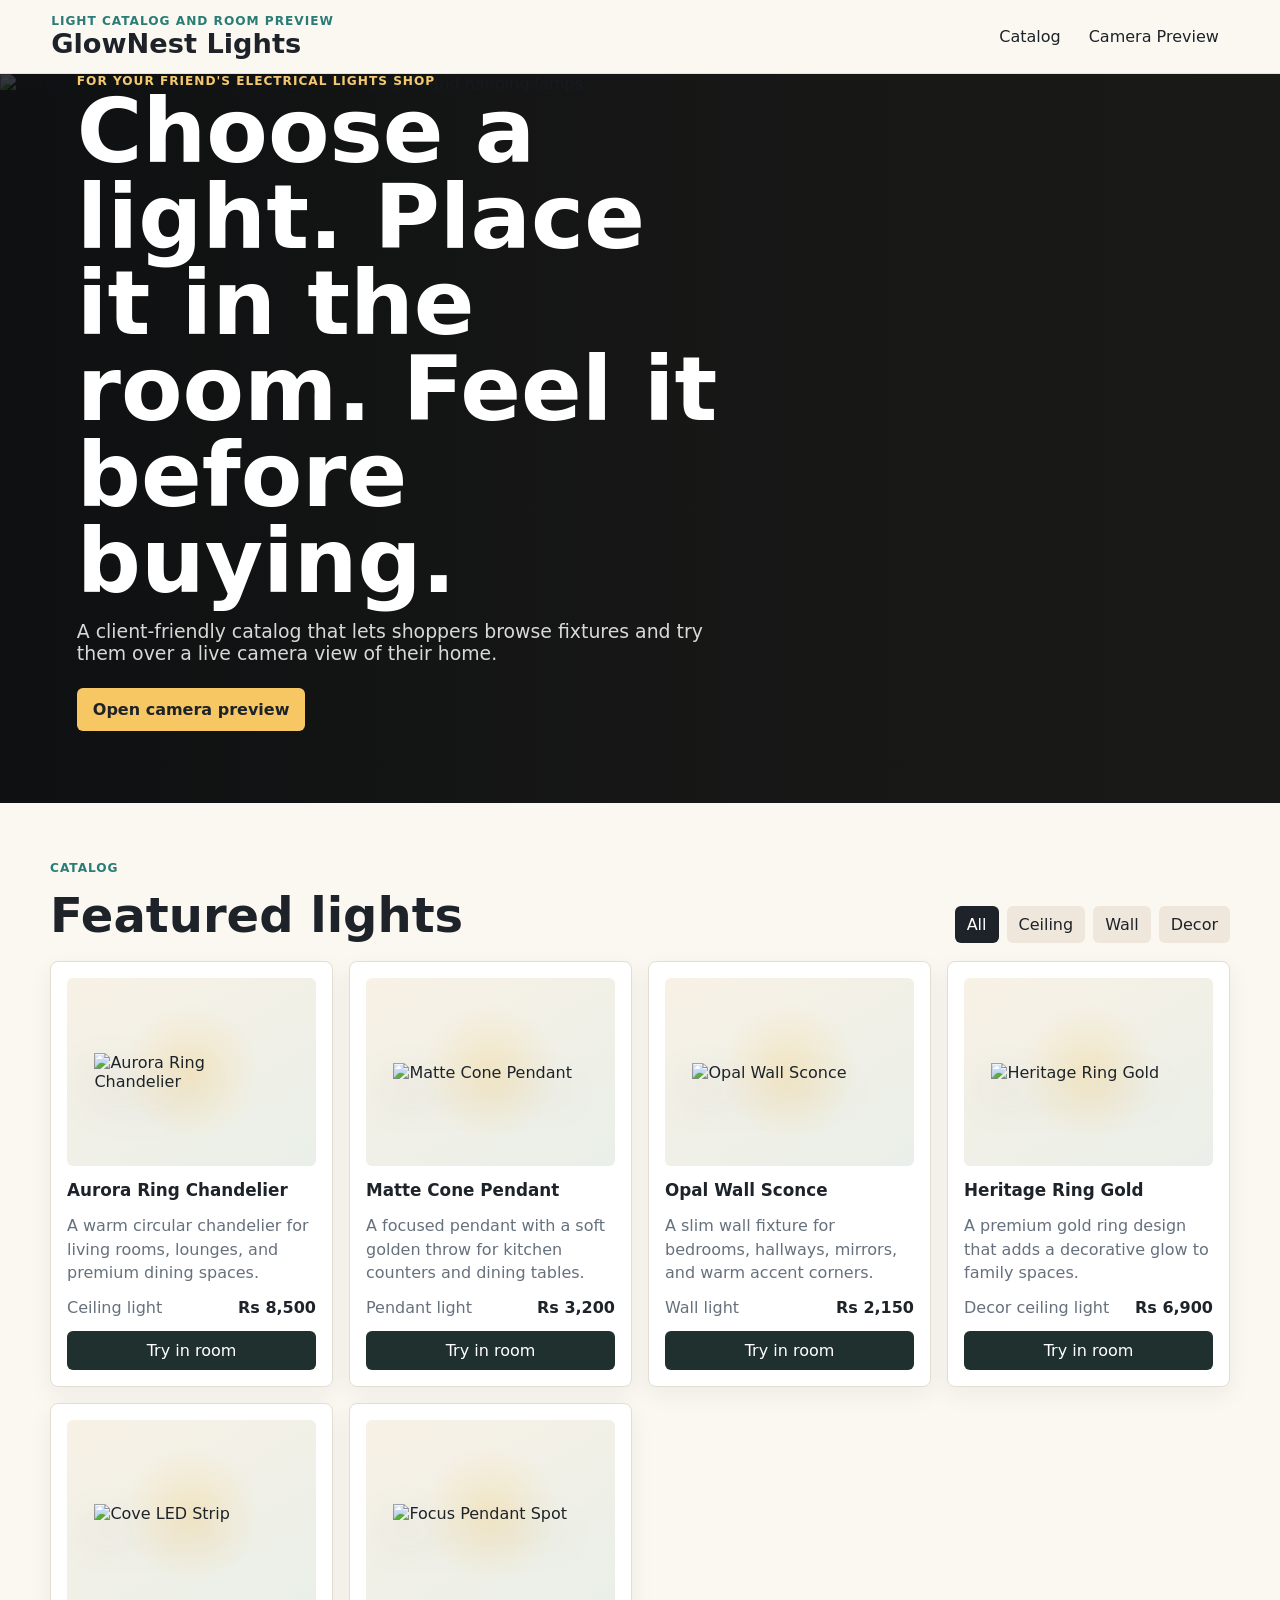
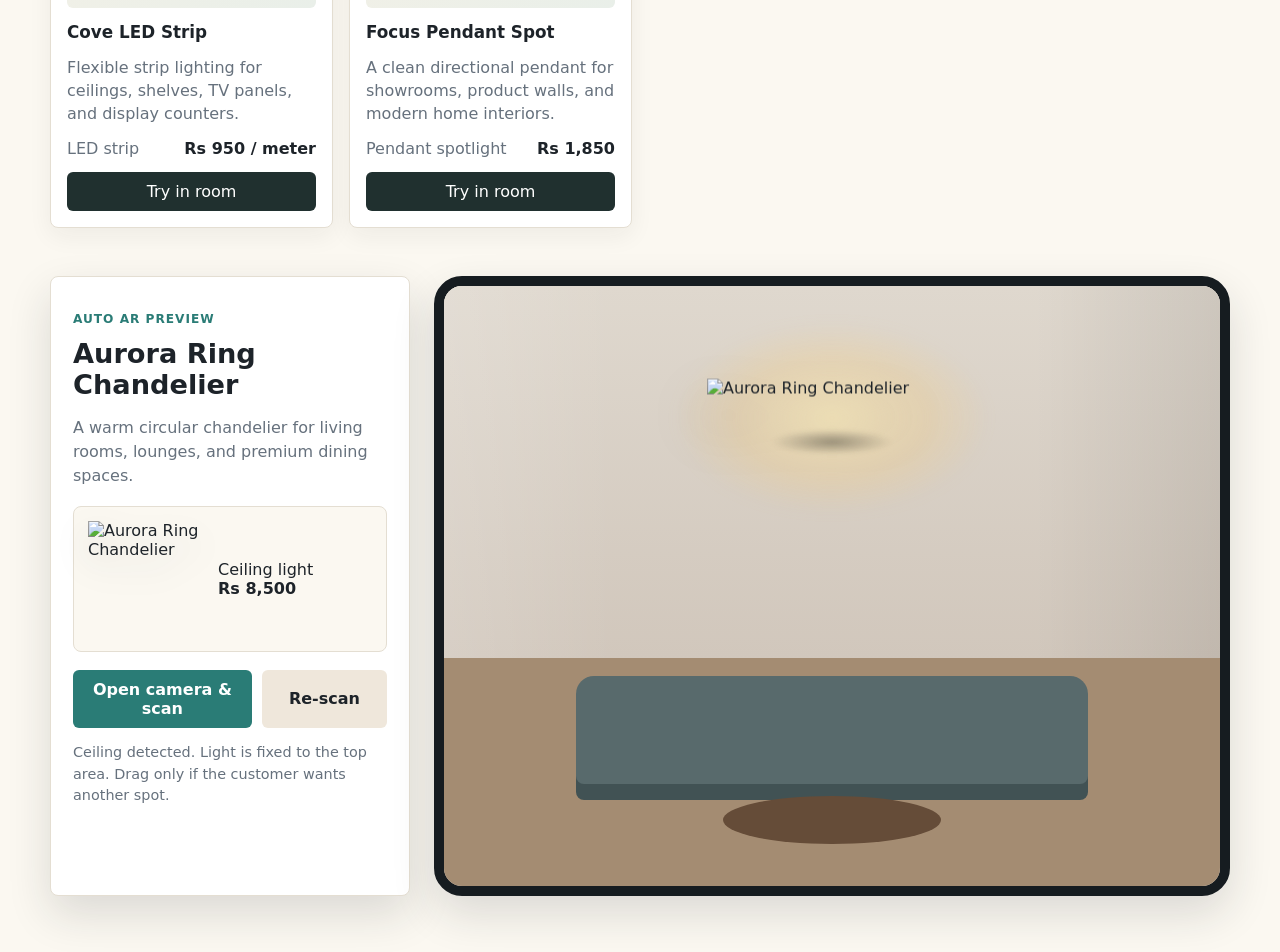
==== index.html @ 327f850a "Add files via upload" ====
<!doctype html>
<html lang="en">
  <head>
    <meta charset="UTF-8" />
    <meta name="viewport" content="width=device-width, initial-scale=1.0" />
    <title>GlowNest Lights</title>
    <link rel="stylesheet" href="styles.css?v=4" />
  </head>
  <body>
    <header class="topbar">
      <div>
        <p class="eyebrow">Light catalog and room preview</p>
        <h1>GlowNest Lights</h1>
      </div>
      <nav aria-label="Main navigation">
        <a href="#catalog">Catalog</a>
        <a href="#preview">Camera Preview</a>
      </nav>
    </header>

    <main>
      <section class="hero" aria-label="Lighting showroom">
        <img src="assets/showroom.png" alt="Modern lighting showroom with warm ceiling lights and hanging lamps" />
        <div class="hero-copy">
          <p class="eyebrow">For your friend's electrical lights shop</p>
          <h2>Choose a light. Place it in the room. Feel it before buying.</h2>
          <p>
            A client-friendly catalog that lets shoppers browse fixtures and try them over a live camera view of their home.
          </p>
          <a class="primary-action" href="#preview">Open camera preview</a>
        </div>
      </section>

      <section class="section-head" id="catalog">
        <div>
          <p class="eyebrow">Catalog</p>
          <h2>Featured lights</h2>
        </div>
        <div class="filter-group" aria-label="Filter catalog">
          <button class="filter active" data-filter="all">All</button>
          <button class="filter" data-filter="ceiling">Ceiling</button>
          <button class="filter" data-filter="wall">Wall</button>
          <button class="filter" data-filter="decor">Decor</button>
        </div>
      </section>

      <section class="catalog-grid" aria-label="Light catalog" id="catalogGrid"></section>

      <section class="preview-shell" id="preview">
        <aside class="preview-panel" aria-label="Selected light details">
          <p class="eyebrow">Auto AR Preview</p>
          <h2 id="selectedName">Aurora Ring Chandelier</h2>
          <p id="selectedDescription">
            A warm circular chandelier for living rooms, lounges, and premium dining spaces.
          </p>

          <div class="selected-mini">
            <img class="selected-photo" id="selectedIcon" alt="" />
            <div>
              <span id="selectedType">Ceiling light</span>
              <strong id="selectedPrice">Rs 8,500</strong>
            </div>
          </div>

          <div class="button-row">
            <button id="cameraButton" class="primary-button" type="button">Open camera & scan</button>
            <button id="resetButton" class="ghost-button" type="button">Re-scan</button>
          </div>
          <p class="hint" id="cameraStatus">Choose a light, open the camera, and the app will lock it to the right wall or ceiling area.</p>
        </aside>

        <div class="phone-frame" aria-label="Camera preview area">
          <canvas id="arCanvas"></canvas>
          <video id="camera" autoplay playsinline muted></video>
          <div class="room-fallback" id="fallbackRoom">
            <div class="fallback-wall"></div>
            <div class="fallback-sofa"></div>
            <div class="fallback-table"></div>
          </div>
          <div class="placement-area" id="placementArea">
            <div class="mount-line" id="mountLine"></div>
            <div class="light-glow" id="lightGlow"></div>
            <div class="contact-shadow" id="contactShadow"></div>
            <div class="placed-light" id="placedLight" role="img" aria-label="Selected light placement preview"></div>
          </div>
        </div>
      </section>
    </main>

    <script src="app.js?v=4"></script>
  </body>
</html>
---- styles.css ----
:root {
  color-scheme: light;
  --ink: #1d2329;
  --muted: #66717d;
  --paper: #fbf8f1;
  --panel: #ffffff;
  --line: #e4ded2;
  --gold: #c89435;
  --ember: #e06636;
  --teal: #2a7c76;
  --plum: #6c4a7b;
  --shadow: 0 18px 44px rgba(31, 35, 39, 0.14);
}

* {
  box-sizing: border-box;
}

html {
  scroll-behavior: smooth;
}

body {
  margin: 0;
  font-family: Inter, ui-sans-serif, system-ui, -apple-system, BlinkMacSystemFont, "Segoe UI", sans-serif;
  background: var(--paper);
  color: var(--ink);
}

button,
input,
a {
  font: inherit;
}

.topbar {
  position: sticky;
  top: 0;
  z-index: 20;
  display: flex;
  align-items: center;
  justify-content: space-between;
  gap: 20px;
  padding: 14px clamp(18px, 4vw, 52px);
  background: rgba(251, 248, 241, 0.9);
  border-bottom: 1px solid rgba(228, 222, 210, 0.85);
  backdrop-filter: blur(16px);
}

.topbar h1,
.topbar p,
.hero h2,
.hero p,
.section-head h2,
.preview-panel h2 {
  margin: 0;
}

.topbar h1 {
  font-size: clamp(1.2rem, 2.4vw, 1.7rem);
}

.topbar nav {
  display: flex;
  gap: 8px;
}

.topbar a,
.primary-action {
  color: var(--ink);
  text-decoration: none;
}

.topbar nav a {
  padding: 8px 10px;
  border-radius: 6px;
}

.topbar nav a:hover {
  background: #f0eadf;
}

main {
  padding-bottom: 56px;
}

.eyebrow {
  color: var(--teal);
  font-size: 0.76rem;
  font-weight: 800;
  letter-spacing: 0.08em;
  text-transform: uppercase;
}

.hero {
  position: relative;
  min-height: min(78vh, 760px);
  display: grid;
  align-items: end;
  overflow: hidden;
  background: #1a1a18;
}

.hero img {
  position: absolute;
  inset: 0;
  width: 100%;
  height: 100%;
  object-fit: cover;
}

.hero::after {
  content: "";
  position: absolute;
  inset: 0;
  background: linear-gradient(90deg, rgba(12, 14, 16, 0.82), rgba(12, 14, 16, 0.24) 58%, rgba(12, 14, 16, 0.08));
}

.hero-copy {
  position: relative;
  z-index: 1;
  width: min(660px, calc(100% - 36px));
  margin: 0 clamp(18px, 6vw, 78px) clamp(28px, 8vh, 88px);
  color: white;
}

.hero-copy .eyebrow {
  color: #f5c96f;
}

.hero h2 {
  max-width: 11ch;
  font-size: clamp(2.3rem, 8vw, 5.6rem);
  line-height: 0.96;
}

.hero p:not(.eyebrow) {
  max-width: 56ch;
  margin-top: 16px;
  color: rgba(255, 255, 255, 0.84);
  font-size: clamp(1rem, 2vw, 1.18rem);
}

.primary-action,
.primary-button,
.ghost-button,
.filter {
  border: 0;
  border-radius: 6px;
  cursor: pointer;
}

.primary-action {
  display: inline-flex;
  margin-top: 24px;
  padding: 12px 16px;
  background: #f6c762;
  font-weight: 800;
}

.section-head,
.catalog-grid,
.preview-shell {
  width: min(1180px, calc(100% - 32px));
  margin-inline: auto;
}

.section-head {
  display: flex;
  align-items: end;
  justify-content: space-between;
  gap: 18px;
  padding: 46px 0 18px;
}

.section-head h2 {
  font-size: clamp(1.8rem, 4vw, 3rem);
}

.filter-group {
  display: flex;
  gap: 8px;
  overflow-x: auto;
}

.filter {
  min-width: max-content;
  padding: 9px 12px;
  background: #efe7db;
  color: var(--ink);
}

.filter.active {
  background: var(--ink);
  color: white;
}

.catalog-grid {
  display: grid;
  grid-template-columns: repeat(4, minmax(0, 1fr));
  gap: 16px;
}

.product-card {
  display: grid;
  gap: 14px;
  padding: 16px;
  background: var(--panel);
  border: 1px solid var(--line);
  border-radius: 8px;
  box-shadow: 0 8px 24px rgba(31, 35, 39, 0.06);
}

.product-art {
  min-height: 188px;
  display: grid;
  place-items: center;
  border-radius: 6px;
  background:
    radial-gradient(circle at center, rgba(246, 199, 98, 0.26), transparent 44%),
    linear-gradient(150deg, #f8f1e5, #e9efe9);
  overflow: hidden;
}

.product-photo {
  width: min(78%, 210px);
  max-height: 176px;
  object-fit: contain;
  filter: drop-shadow(0 18px 20px rgba(31, 35, 39, 0.18));
}

.product-card h3 {
  margin: 0;
  font-size: 1.05rem;
}

.product-card p {
  min-height: 44px;
  margin: 0;
  color: var(--muted);
  line-height: 1.45;
}

.meta-row {
  display: flex;
  justify-content: space-between;
  gap: 10px;
  color: var(--muted);
}

.meta-row strong {
  color: var(--ink);
}

.select-button {
  width: 100%;
  padding: 10px 12px;
  border: 0;
  border-radius: 6px;
  background: #20302f;
  color: white;
  cursor: pointer;
}

.preview-shell {
  display: grid;
  grid-template-columns: 360px minmax(0, 1fr);
  gap: 24px;
  align-items: stretch;
  padding-top: 48px;
}

.preview-panel {
  padding: 22px;
  background: var(--panel);
  border: 1px solid var(--line);
  border-radius: 8px;
  box-shadow: var(--shadow);
}

.preview-panel h2 {
  margin-top: 4px;
  font-size: 1.7rem;
}

.preview-panel p:not(.eyebrow) {
  color: var(--muted);
  line-height: 1.5;
}

.selected-mini {
  display: flex;
  align-items: center;
  gap: 14px;
  padding: 14px;
  margin: 18px 0;
  border: 1px solid var(--line);
  border-radius: 8px;
  background: #fbf8f1;
}

.selected-photo {
  width: 116px;
  height: 116px;
  object-fit: contain;
  filter: drop-shadow(0 14px 16px rgba(31, 35, 39, 0.14));
}

.selected-mini strong,
.selected-mini span {
  display: block;
}

.controls {
  display: grid;
  gap: 14px;
}

.controls label {
  display: grid;
  gap: 8px;
  color: var(--muted);
  font-weight: 700;
}

input[type="range"] {
  width: 100%;
  accent-color: var(--teal);
}

.button-row {
  display: grid;
  grid-template-columns: 1fr 0.7fr;
  gap: 10px;
  margin-top: 18px;
}

.primary-button,
.ghost-button {
  min-height: 44px;
  padding: 10px 12px;
  font-weight: 800;
}

.primary-button {
  background: var(--teal);
  color: white;
}

.ghost-button {
  background: #efe7db;
  color: var(--ink);
}

.hint {
  min-height: 48px;
  margin-bottom: 0;
  font-size: 0.9rem;
}

.phone-frame {
  position: relative;
  min-height: 620px;
  overflow: hidden;
  background: #d8d1c8;
  border: 10px solid #161c20;
  border-radius: 28px;
  box-shadow: var(--shadow);
}

#camera,
#arCanvas,
.room-fallback,
.placement-area {
  position: absolute;
  inset: 0;
  width: 100%;
  height: 100%;
}

#camera {
  object-fit: cover;
  display: none;
  background: #111;
}

#arCanvas {
  display: none;
  z-index: 10;
  background: transparent;
}

body.xr-live #arCanvas {
  display: block;
}

body.xr-live #camera,
body.xr-live .room-fallback,
body.xr-live .placement-area {
  display: none;
}

.room-fallback {
  background: linear-gradient(#dcd6cc 0 62%, #a48c72 62%);
}

.fallback-wall {
  position: absolute;
  inset: 0 0 38%;
  background:
    linear-gradient(90deg, rgba(255,255,255,0.14), transparent 22% 76%, rgba(0,0,0,0.08)),
    linear-gradient(#dfd8ce, #d1c7bc);
}

.fallback-sofa {
  position: absolute;
  left: 17%;
  right: 17%;
  bottom: 17%;
  height: 18%;
  border-radius: 18px 18px 8px 8px;
  background: #586a6c;
  box-shadow: 0 16px 0 #415254;
}

.fallback-table {
  position: absolute;
  left: 36%;
  right: 36%;
  bottom: 7%;
  height: 8%;
  border-radius: 50%;
  background: #654c38;
}

.placement-area {
  touch-action: none;
  perspective: 900px;
}

.placed-light {
  position: absolute;
  left: 50%;
  top: 18%;
  width: 180px;
  height: auto;
  transform: translate(-50%, -50%) rotate(0deg);
  cursor: grab;
  filter: drop-shadow(0 28px 28px rgba(23, 22, 19, 0.28));
  z-index: 6;
  transition: filter 160ms ease, opacity 160ms ease;
  will-change: left, top, transform;
}

.placed-light:active {
  cursor: grabbing;
}

.placed-photo {
  display: block;
  width: 100%;
  height: auto;
  object-fit: contain;
}

.mount-line,
.light-glow,
.contact-shadow {
  pointer-events: none;
  position: absolute;
}

.mount-line {
  z-index: 4;
  width: 2px;
  background: linear-gradient(rgba(45, 48, 49, 0.72), rgba(45, 48, 49, 0.08));
  transform: translateX(-50%);
  opacity: 0 !important;
}

.light-glow {
  z-index: 3;
  border-radius: 50%;
  background: radial-gradient(ellipse at center, rgba(255, 235, 172, 0.88), rgba(255, 205, 104, 0.34) 44%, transparent 74%);
  mix-blend-mode: screen;
  transform: translate(-50%, -50%);
  filter: blur(7px);
}

.contact-shadow {
  z-index: 5;
  border-radius: 50%;
  background: radial-gradient(ellipse at center, rgba(17, 18, 19, 0.36), transparent 72%);
  transform: translate(-50%, -50%);
  filter: blur(2px);
}

@media (max-width: 980px) {
  .catalog-grid {
    grid-template-columns: repeat(2, minmax(0, 1fr));
  }

  .preview-shell {
    grid-template-columns: 1fr;
    gap: 14px;
  }

  .phone-frame {
    min-height: 560px;
  }
}

@media (max-width: 620px) {
  .topbar {
    align-items: start;
    flex-direction: column;
  }

  .section-head {
    align-items: start;
    flex-direction: column;
  }

  .catalog-grid {
    grid-template-columns: 1fr;
  }

  .hero {
    min-height: 72vh;
  }

  .hero h2 {
    max-width: 9ch;
  }

  .phone-frame {
    min-height: 520px;
    border-width: 8px;
    border-radius: 22px;
  }

  .preview-shell {
    width: 100%;
    padding-top: 28px;
  }

  .preview-panel {
    position: sticky;
    bottom: 0;
    z-index: 12;
    order: 2;
    margin: -118px 10px 0;
    padding: 14px;
    border-radius: 8px 8px 0 0;
    box-shadow: 0 -16px 34px rgba(31, 35, 39, 0.18);
  }

  .preview-panel h2 {
    font-size: 1.18rem;
  }

  .preview-panel p:not(.eyebrow) {
    margin: 6px 0;
    font-size: 0.88rem;
  }

  .selected-mini {
    display: none;
  }

  .controls {
    grid-template-columns: repeat(3, minmax(0, 1fr));
    gap: 8px;
  }

  .controls label {
    font-size: 0.78rem;
  }

  .button-row {
    grid-template-columns: 1fr 0.6fr;
    margin-top: 12px;
  }

  .primary-button,
  .ghost-button {
    min-height: 42px;
    padding: 9px 10px;
  }

  .hint {
    min-height: auto;
    font-size: 0.78rem;
  }

  .phone-frame {
    order: 1;
    min-height: 78vh;
    margin-inline: 10px;
  }

}
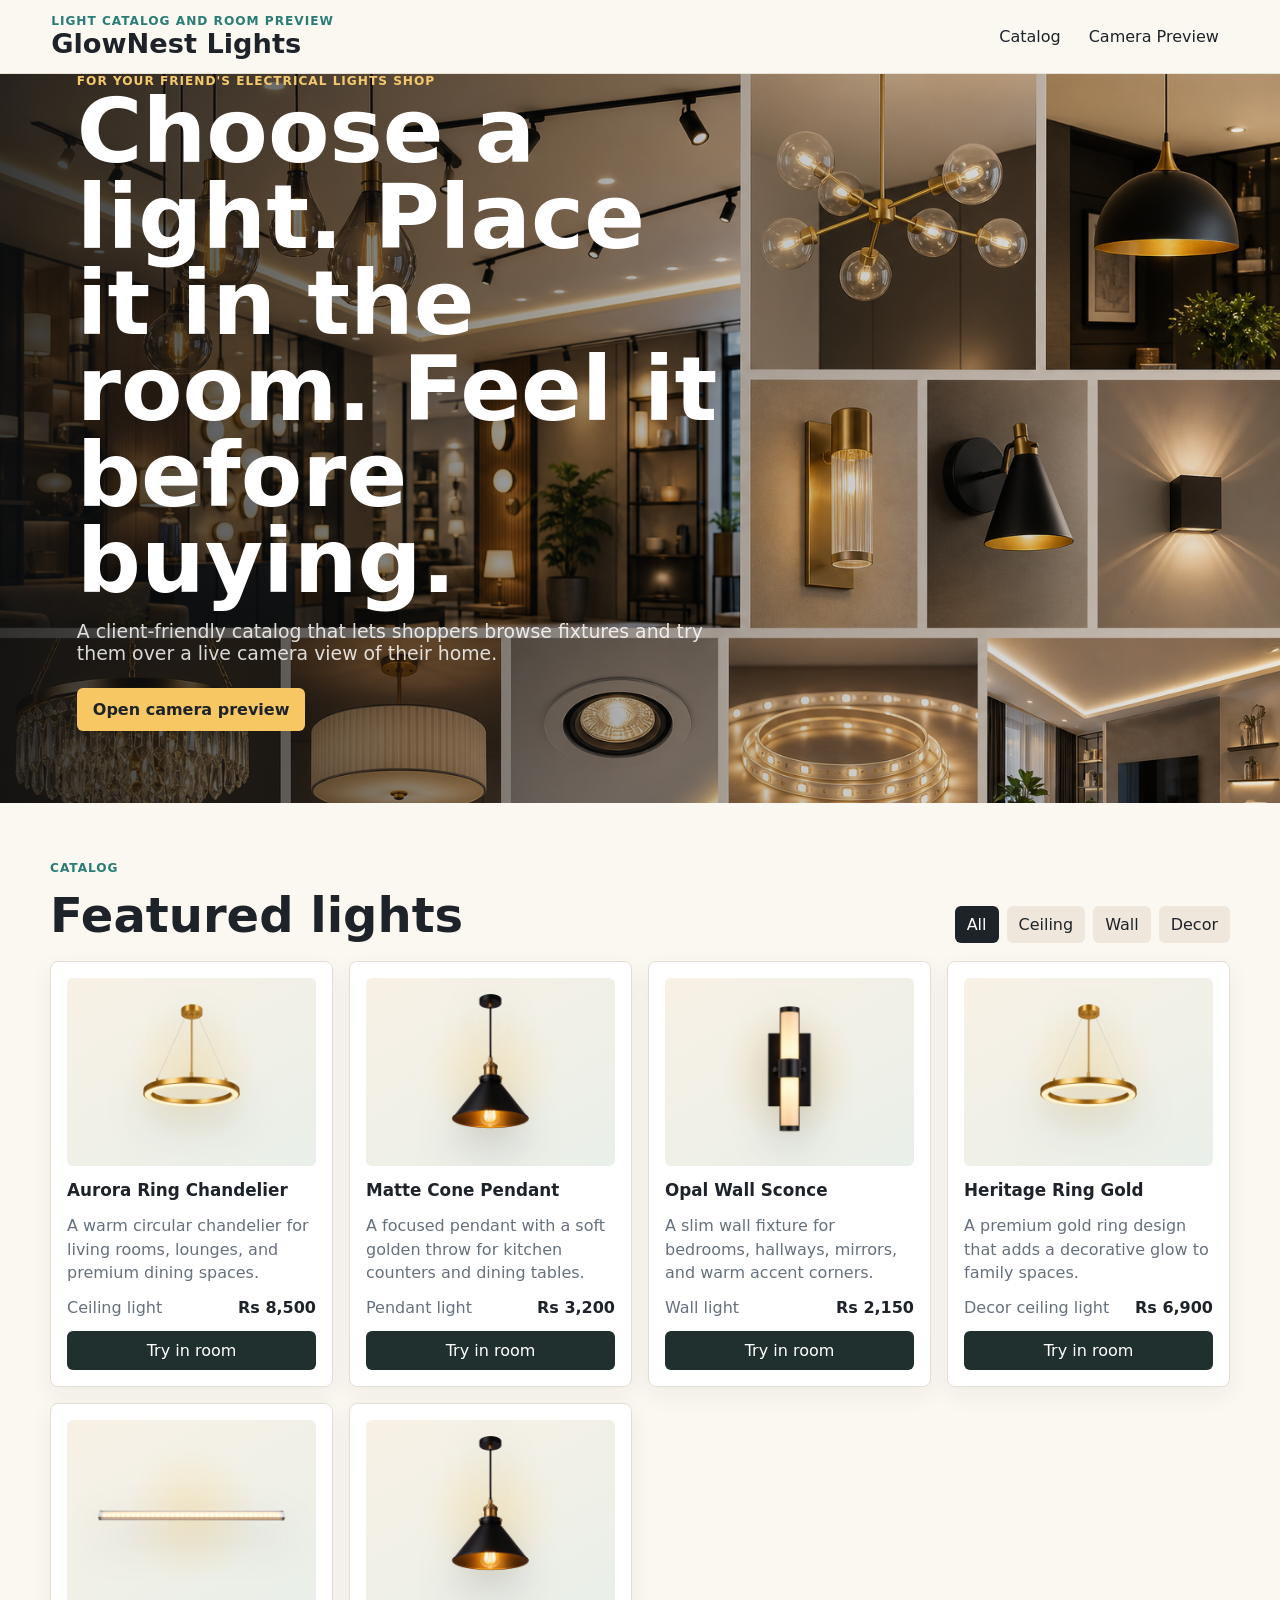
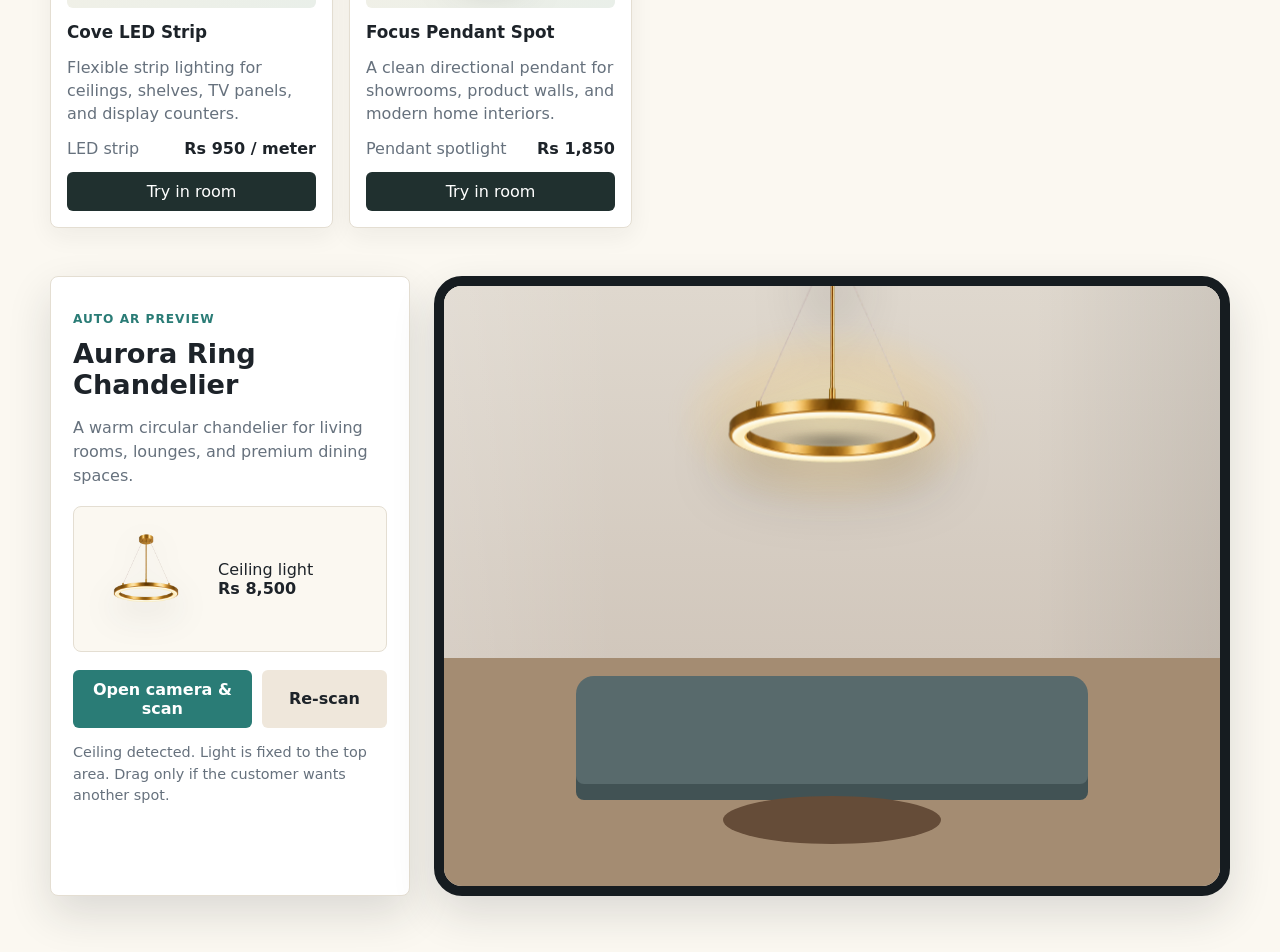
==== commit 10735d6f: "Add files via upload" ====
--- a/index.html
+++ b/index.html
@@ -4,7 +4,7 @@
     <meta charset="UTF-8" />
     <meta name="viewport" content="width=device-width, initial-scale=1.0" />
     <title>GlowNest Lights</title>
-    <link rel="stylesheet" href="styles.css?v=4" />
+    <link rel="stylesheet" href="styles.css?v=5" />
   </head>
   <body>
     <header class="topbar">
@@ -87,6 +87,6 @@
       </section>
     </main>
 
-    <script src="app.js?v=4"></script>
+    <script src="app.js?v=5"></script>
   </body>
 </html>
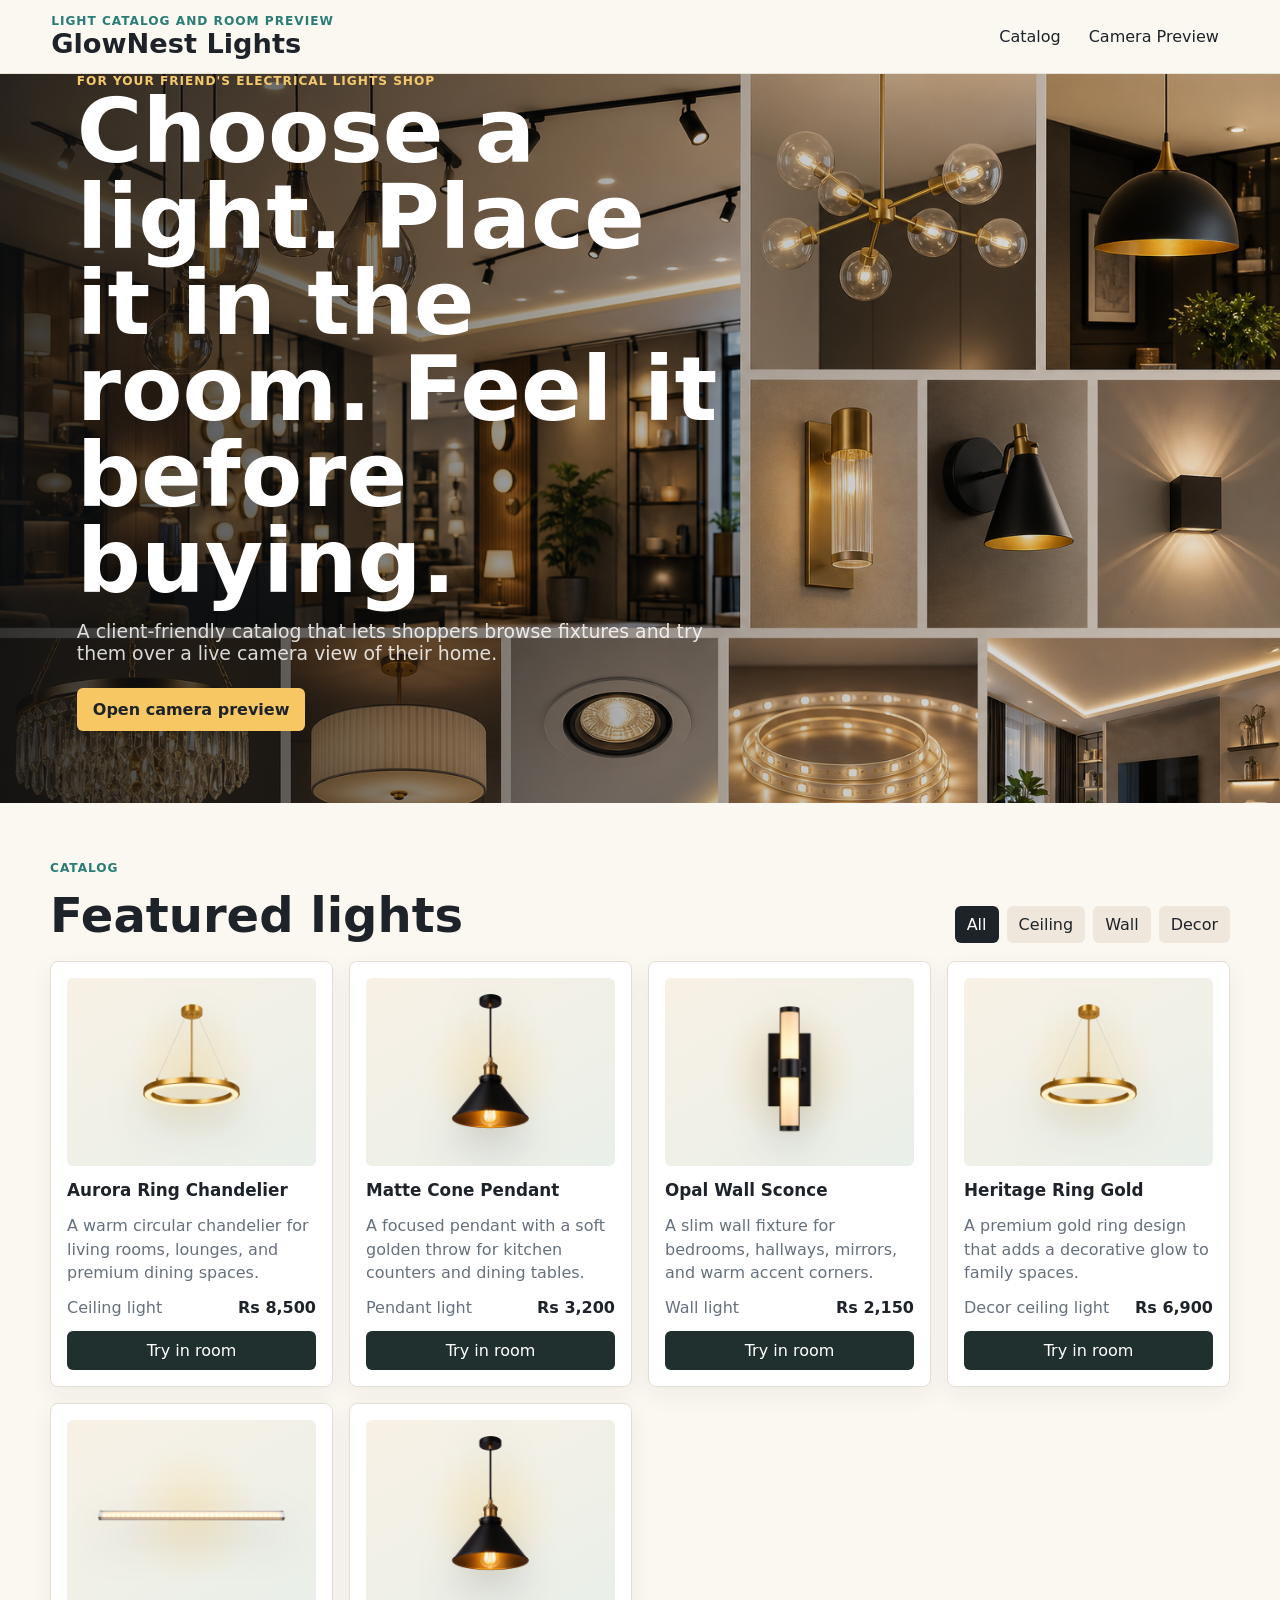
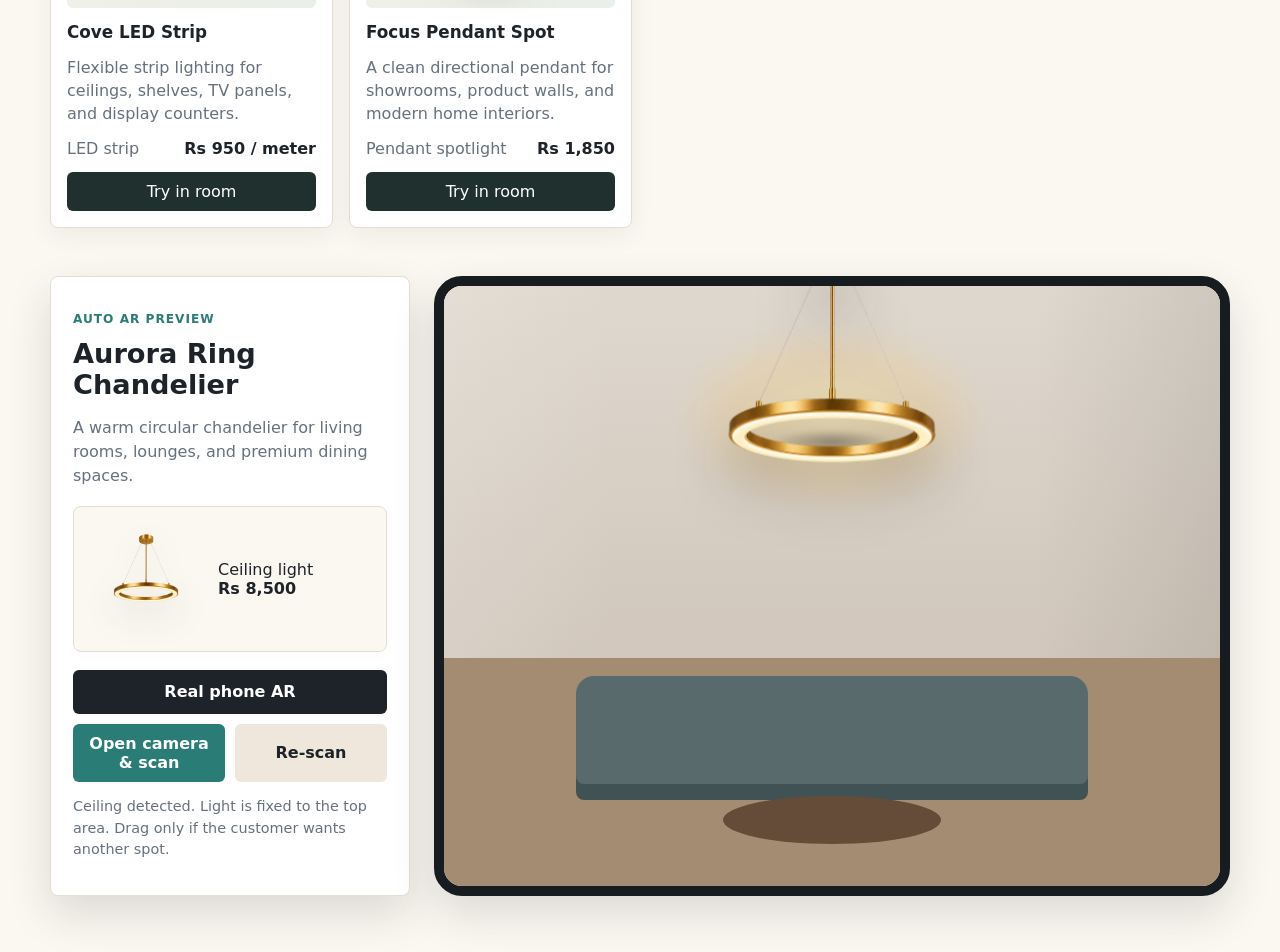
==== commit 4f5b460a: "Add native iPhone and Android AR models" ====
--- a/index.html
+++ b/index.html
@@ -4,7 +4,7 @@
     <meta charset="UTF-8" />
     <meta name="viewport" content="width=device-width, initial-scale=1.0" />
     <title>GlowNest Lights</title>
-    <link rel="stylesheet" href="styles.css?v=5" />
+    <link rel="stylesheet" href="styles.css?v=7" />
   </head>
   <body>
     <header class="topbar">
@@ -63,6 +63,7 @@
           </div>
 
           <div class="button-row">
+            <button id="nativeArButton" class="ar-button" type="button">Real phone AR</button>
             <button id="cameraButton" class="primary-button" type="button">Open camera & scan</button>
             <button id="resetButton" class="ghost-button" type="button">Re-scan</button>
           </div>
@@ -70,6 +71,8 @@
         </aside>
 
         <div class="phone-frame" aria-label="Camera preview area">
+          <button id="closeCameraButton" class="camera-icon camera-close" type="button" aria-label="Close camera">x</button>
+          <button id="rescanCameraButton" class="camera-icon camera-rescan" type="button" aria-label="Re-scan surface">R</button>
           <canvas id="arCanvas"></canvas>
           <video id="camera" autoplay playsinline muted></video>
           <div class="room-fallback" id="fallbackRoom">
@@ -87,6 +90,6 @@
       </section>
     </main>
 
-    <script src="app.js?v=5"></script>
+    <script src="app.js?v=7"></script>
   </body>
 </html>
--- a/styles.css
+++ b/styles.css
@@ -330,16 +330,26 @@
 
 .button-row {
   display: grid;
-  grid-template-columns: 1fr 0.7fr;
+  grid-template-columns: 1fr 1fr;
   gap: 10px;
   margin-top: 18px;
 }
 
 .primary-button,
-.ghost-button {
+.ghost-button,
+.ar-button {
   min-height: 44px;
   padding: 10px 12px;
   font-weight: 800;
+}
+
+.ar-button {
+  grid-column: 1 / -1;
+  border: 0;
+  border-radius: 6px;
+  background: #1d2329;
+  color: white;
+  cursor: pointer;
 }
 
 .primary-button {
@@ -366,6 +376,63 @@
   border: 10px solid #161c20;
   border-radius: 28px;
   box-shadow: var(--shadow);
+}
+
+.camera-icon {
+  position: absolute;
+  z-index: 30;
+  display: none;
+  place-items: center;
+  width: 44px;
+  height: 44px;
+  border: 0;
+  border-radius: 50%;
+  background: rgba(13, 18, 20, 0.72);
+  color: #fff;
+  font-size: 1.2rem;
+  font-weight: 900;
+  line-height: 1;
+  box-shadow: 0 10px 24px rgba(0, 0, 0, 0.22);
+}
+
+.camera-close {
+  top: max(14px, env(safe-area-inset-top));
+  left: max(14px, env(safe-area-inset-left));
+}
+
+.camera-rescan {
+  top: max(14px, env(safe-area-inset-top));
+  right: max(14px, env(safe-area-inset-right));
+  font-size: 1.05rem;
+}
+
+body.ar-mode {
+  overflow: hidden;
+}
+
+body.ar-mode .phone-frame {
+  position: fixed;
+  inset: 0;
+  z-index: 1000;
+  width: 100vw;
+  height: 100dvh;
+  min-height: 100dvh;
+  border: 0;
+  border-radius: 0;
+  background: #050607;
+  box-shadow: none;
+}
+
+body.ar-mode .camera-icon {
+  display: grid;
+}
+
+body.ar-mode .preview-panel,
+body.ar-mode .topbar,
+body.ar-mode .hero,
+body.ar-mode .section-head,
+body.ar-mode .catalog-grid {
+  visibility: hidden;
 }
 
 #camera,
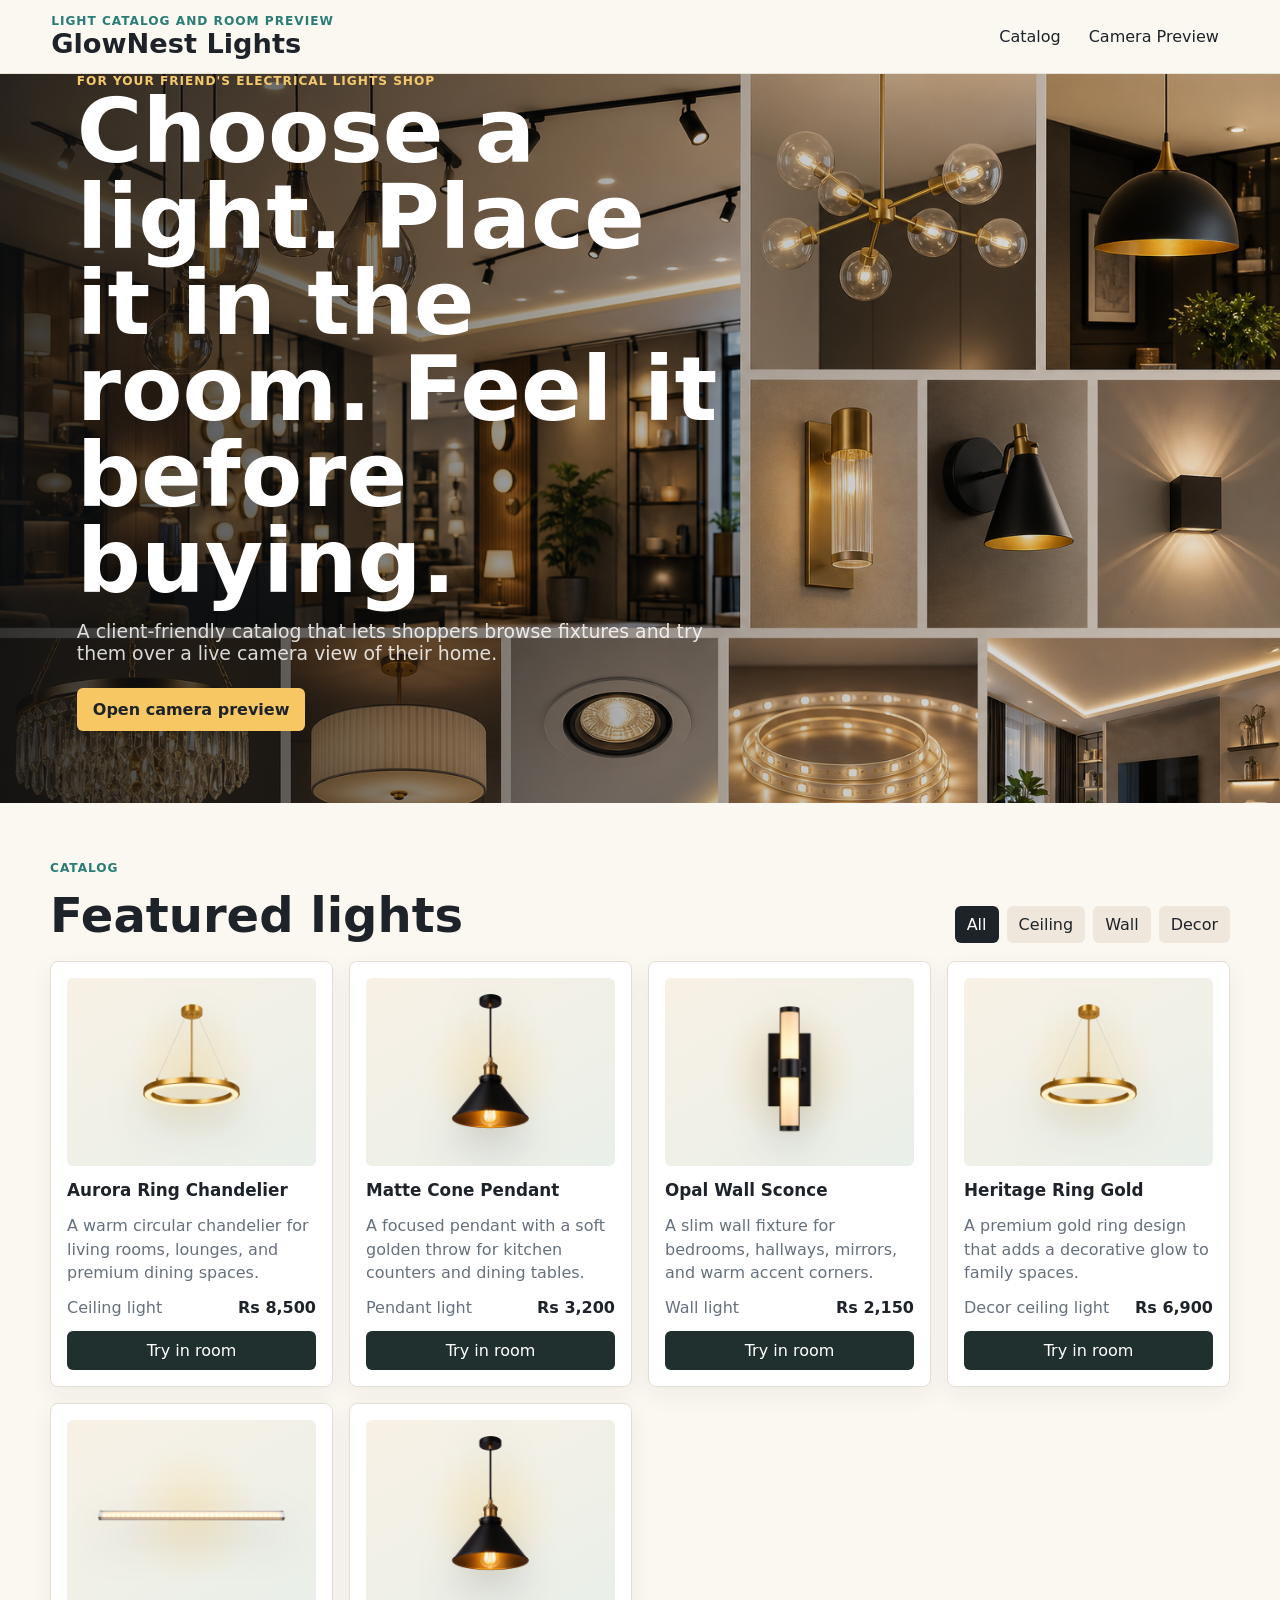
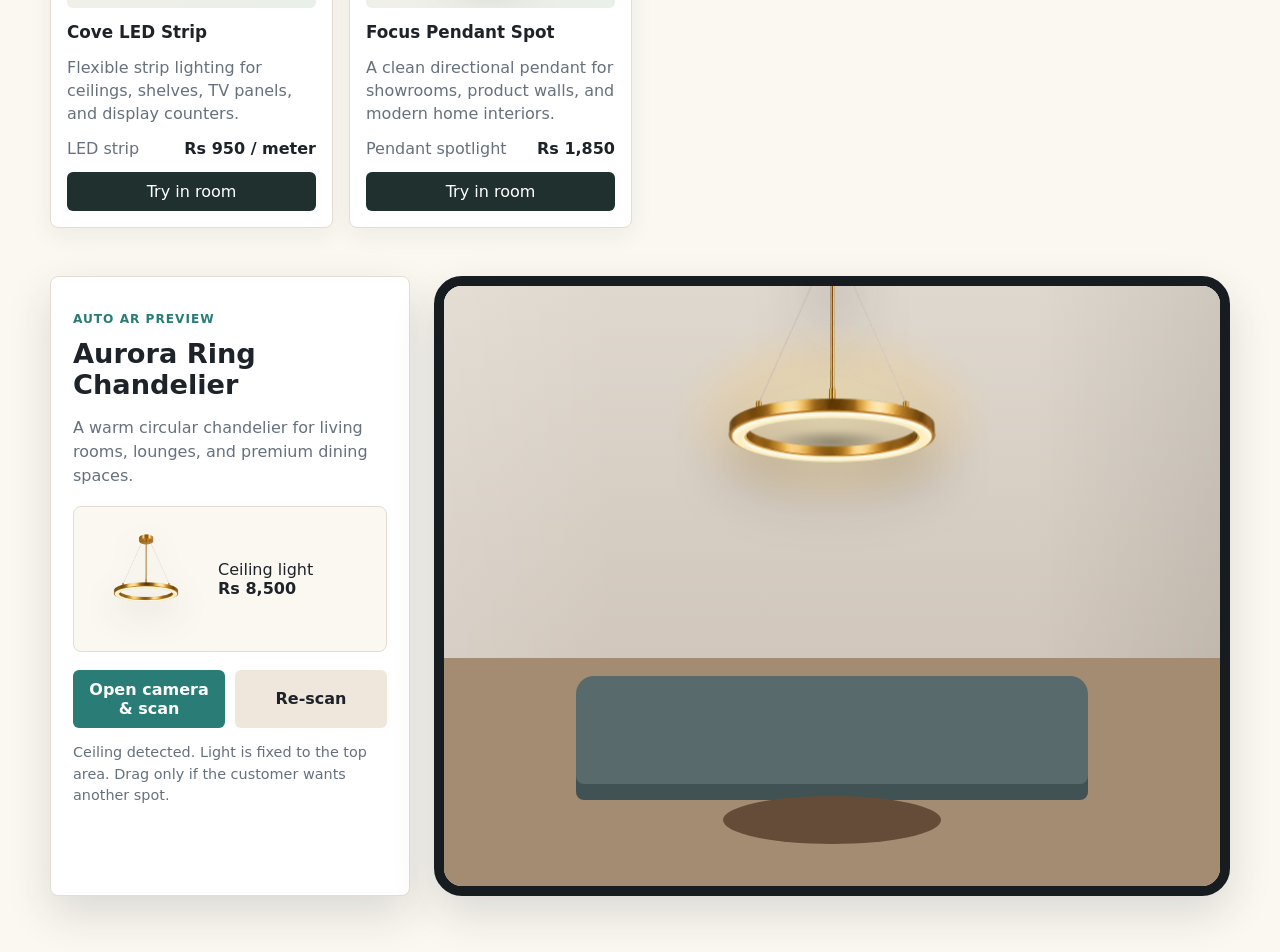
==== commit bbbb3f00: "Remove real phone AR button" ====
--- a/index.html
+++ b/index.html
@@ -4,7 +4,7 @@
     <meta charset="UTF-8" />
     <meta name="viewport" content="width=device-width, initial-scale=1.0" />
     <title>GlowNest Lights</title>
-    <link rel="stylesheet" href="styles.css?v=7" />
+    <link rel="stylesheet" href="styles.css?v=8" />
   </head>
   <body>
     <header class="topbar">
@@ -63,7 +63,6 @@
           </div>
 
           <div class="button-row">
-            <button id="nativeArButton" class="ar-button" type="button">Real phone AR</button>
             <button id="cameraButton" class="primary-button" type="button">Open camera & scan</button>
             <button id="resetButton" class="ghost-button" type="button">Re-scan</button>
           </div>
@@ -90,6 +89,6 @@
       </section>
     </main>
 
-    <script src="app.js?v=7"></script>
+    <script src="app.js?v=8"></script>
   </body>
 </html>
--- a/styles.css
+++ b/styles.css
@@ -336,20 +336,10 @@
 }
 
 .primary-button,
-.ghost-button,
-.ar-button {
+.ghost-button {
   min-height: 44px;
   padding: 10px 12px;
   font-weight: 800;
-}
-
-.ar-button {
-  grid-column: 1 / -1;
-  border: 0;
-  border-radius: 6px;
-  background: #1d2329;
-  color: white;
-  cursor: pointer;
 }
 
 .primary-button {
